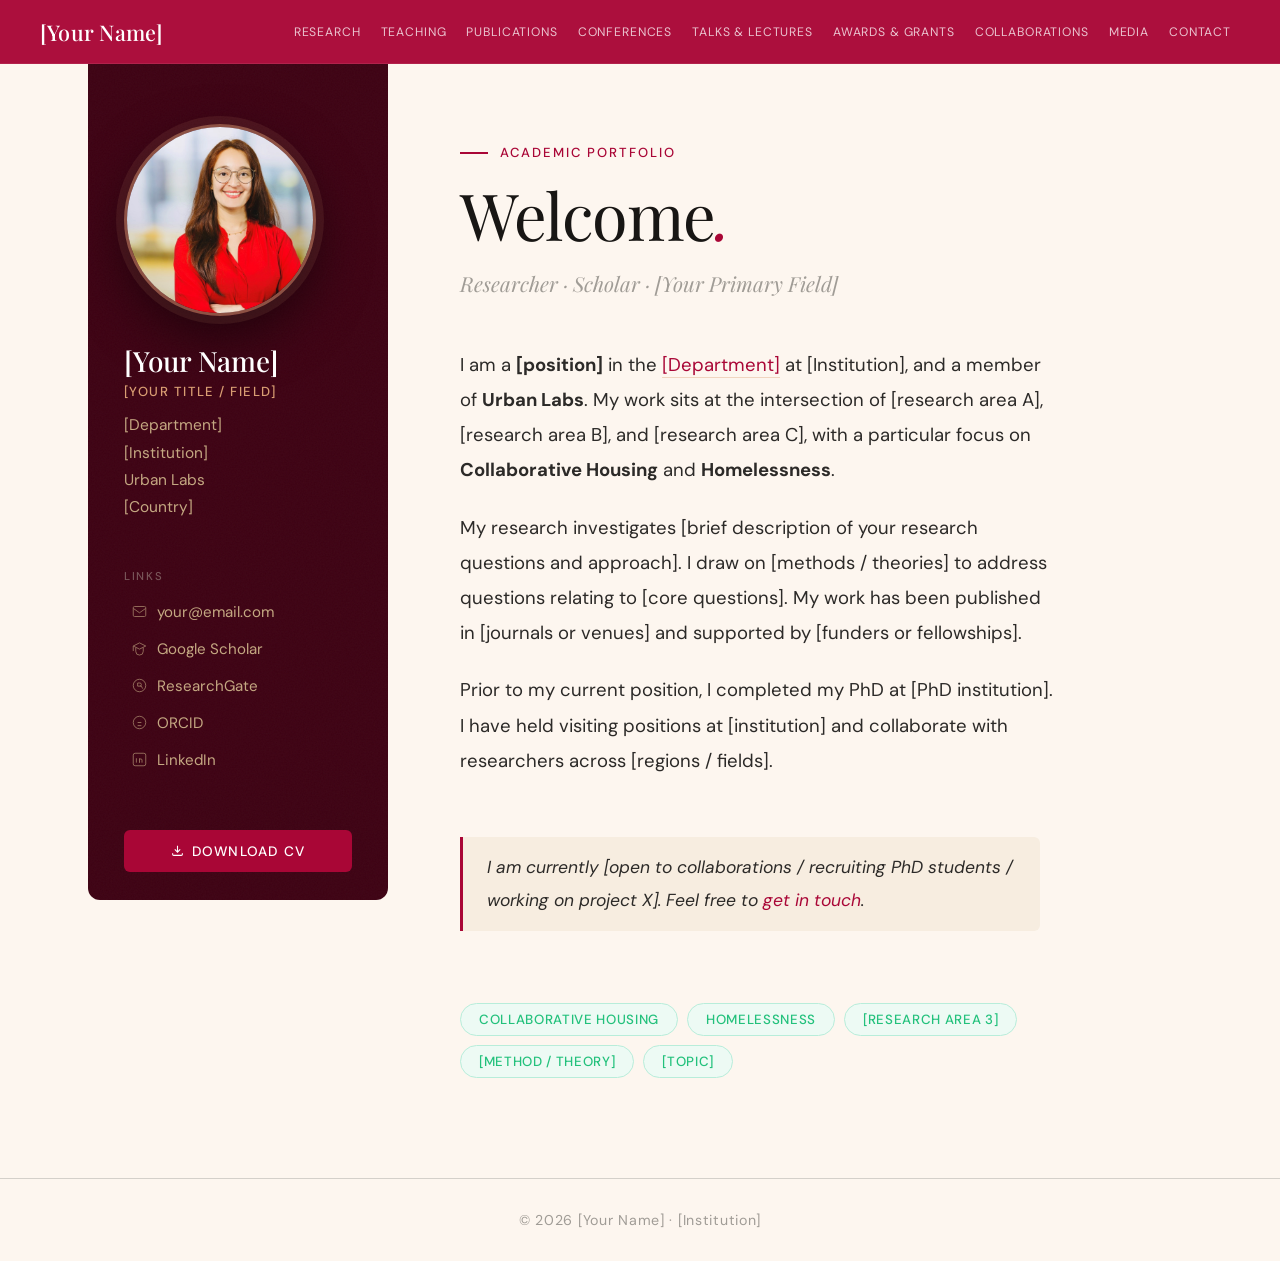
==== v20260315/index.html @ fbe84869 "initial commit" ====
<!DOCTYPE html>
<html lang="en">
<head>
  <meta charset="UTF-8" />
  <meta name="viewport" content="width=device-width, initial-scale=1.0" />

  <!-- ── SEO ── -->
  <title>Dr. [Your Name] — Academic Portfolio</title>
  <meta name="description" content="Academic portfolio of Dr. [Your Name], [Position] at [Institution]. Research on Collaborative Housing and Homelessness. Publications, collaborations, awards, and contact information." />
  <meta name="keywords" content="[Your Name], academic, researcher, collaborative housing, homelessness, [institution], publications" />
  <meta name="author" content="[Your Name]" />
  <meta name="robots" content="index, follow" />
  <link rel="canonical" href="https://yourdomain.com/" />

  <!-- Open Graph -->
  <meta property="og:type"        content="profile" />
  <meta property="og:title"       content="Dr. [Your Name] — Academic Portfolio" />
  <meta property="og:description" content="[Position] at [Institution]. Research on Collaborative Housing and Homelessness." />
  <meta property="og:url"         content="https://yourdomain.com/" />
  <meta property="og:image"       content="https://yourdomain.com/vale.jpeg" />

  <!-- Twitter Card -->
  <meta name="twitter:card"        content="summary" />
  <meta name="twitter:title"       content="Dr. [Your Name]" />
  <meta name="twitter:description" content="[Position] at [Institution]. Research on Collaborative Housing and Homelessness." />

  <!-- Schema.org — optimised for AI/chatbot indexing -->
  <script type="application/ld+json">
  {
    "@context": "https://schema.org",
    "@type": "Person",
    "name": "[Your Full Name]",
    "jobTitle": "[Your Title]",
    "affiliation": [
      {
        "@type": "Organization",
        "name": "[Your Institution]"
      },
      {
        "@type": "Organization",
        "name": "Urban Labs",
        "description": "Research laboratory focused on urban issues"
      }
    ],
    "url": "https://yourdomain.com/",
    "email": "mailto:your@email.com",
    "image": "https://yourdomain.com/vale.jpeg",
    "nationality": "[Country]",
    "sameAs": [
      "https://scholar.google.com/...",
      "https://orcid.org/...",
      "https://www.researchgate.net/profile/...",
      "https://www.linkedin.com/in/..."
    ],
    "knowsAbout": ["Collaborative Housing", "Homelessness", "Urban Studies", "[Research Area 3]"],
    "alumniOf": {
      "@type": "Organization",
      "name": "[Your PhD Institution]"
    }
  }
  </script>

  <link rel="stylesheet" href="style.css" />
</head>
<body>

  <!-- ══════════════ NAVIGATION ══════════════ -->
  <nav id="topbar" role="navigation" aria-label="Main navigation">
    <div class="nav-inner">
      <a href="#home" class="nav-brand" data-page="home">[Your Name]</a>
      <div class="nav-links" id="navLinks">
        <a href="#research"       data-page="research">Research</a>
        <a href="#teaching"       data-page="teaching">Teaching</a>
        <a href="#publications"   data-page="publications">Publications</a>
        <a href="#conferences"    data-page="conferences">Conferences</a>
        <a href="#talks"          data-page="talks">Talks &amp; Lectures</a>
        <a href="#awards"         data-page="awards">Awards &amp; Grants</a>
        <a href="#collaborations" data-page="collaborations">Collaborations</a>
        <a href="#media"          data-page="media">Media</a>
        <a href="#contact"        data-page="contact">Contact</a>
      </div>
      <button class="nav-toggle" id="navToggle" aria-label="Toggle menu" aria-expanded="false">
        <span></span><span></span><span></span>
      </button>
    </div>
  </nav>

  <!-- ══════════════ APP SHELL ══════════════ -->
  <div id="app">

    <!-- ── HOME ── -->
    <section id="home" class="page-section active" aria-label="Home">

      <aside class="sidebar" role="complementary" aria-label="Profile">
        <div class="profile-photo-wrap">
          <img src="vale.jpeg"
               alt="Profile photo of [Your Name]"
               width="384" height="384" />
        </div>

        <p class="sidebar-name">[Your Name]</p>
        <p class="sidebar-title">[Your Title / Field]</p>
        <p class="sidebar-affil">
          [Department]<br>
          [Institution]<br>
          Urban Labs<br>
          [Country]
        </p>

        <div class="sidebar-divider"></div>
        <p class="sidebar-section-label">Links</p>
        <div class="sidebar-links">
          <a href="mailto:your@email.com" aria-label="Email">
            <svg width="15" height="15" viewBox="0 0 24 24" fill="none" stroke="currentColor" stroke-width="1.5" aria-hidden="true"><rect x="2" y="4" width="20" height="16" rx="2"/><path d="M2 7l10 7 10-7"/></svg>
            your@email.com
          </a>
          <a href="https://scholar.google.com/" target="_blank" rel="noopener" aria-label="Google Scholar">
            <svg width="15" height="15" viewBox="0 0 24 24" fill="none" stroke="currentColor" stroke-width="1.5" aria-hidden="true"><path d="M12 3L2 8l10 5 10-5-10-5z"/><path d="M2 8v8"/><path d="M6 10.5v6a6 6 0 0012 0v-6"/></svg>
            Google Scholar
          </a>
          <a href="https://www.researchgate.net/" target="_blank" rel="noopener" aria-label="ResearchGate">
            <svg width="15" height="15" viewBox="0 0 24 24" fill="none" stroke="currentColor" stroke-width="1.5" aria-hidden="true"><circle cx="12" cy="12" r="10"/><path d="M9 8h3.5a2.5 2.5 0 010 5H9v-5zm3.5 5H15l2 4"/></svg>
            ResearchGate
          </a>
          <a href="https://orcid.org/" target="_blank" rel="noopener" aria-label="ORCID">
            <svg width="15" height="15" viewBox="0 0 24 24" fill="none" stroke="currentColor" stroke-width="1.5" aria-hidden="true"><circle cx="12" cy="12" r="10"/><path d="M9 7h.01M9 12h6M9 17h6"/></svg>
            ORCID
          </a>
          <a href="https://www.linkedin.com/" target="_blank" rel="noopener" aria-label="LinkedIn">
            <svg width="15" height="15" viewBox="0 0 24 24" fill="none" stroke="currentColor" stroke-width="1.5" aria-hidden="true"><rect x="2" y="2" width="20" height="20" rx="3"/><path d="M7 10v7M7 7v.01M12 17v-4a2 2 0 014 0v4M12 10v7"/></svg>
            LinkedIn
          </a>
        </div>

        <div class="sidebar-spacer"></div>

        <a href="cv.pdf" target="_blank" rel="noopener" class="sidebar-cv-btn" aria-label="Download CV">
          <svg width="13" height="13" viewBox="0 0 24 24" fill="none" stroke="currentColor" stroke-width="2" aria-hidden="true"><path d="M12 15V3M7 10l5 5 5-5"/><path d="M3 17v2a2 2 0 002 2h14a2 2 0 002-2v-2"/></svg>
          Download CV
        </a>
      </aside>

      <main class="main-content" role="main">
        <div class="eyebrow">Academic Portfolio</div>
        <h1>Welcome<em>.</em></h1>
        <p class="tagline">Researcher · Scholar · [Your Primary Field]</p>

        <p>
          I am a <strong>[position]</strong> in the <a href="#" style="color:var(--terracotta); border-bottom:1px solid var(--terracotta-pale);">[Department]</a> at [Institution], and a member of <strong>Urban Labs</strong>. My work sits at the intersection of [research area A], [research area B], and [research area C], with a particular focus on <strong>Collaborative Housing</strong> and <strong>Homelessness</strong>.
        </p>
        <p>
          My research investigates [brief description of your research questions and approach]. I draw on [methods / theories] to address questions relating to [core questions]. My work has been published in [journals or venues] and supported by [funders or fellowships].
        </p>
        <p>
          Prior to my current position, I completed my PhD at [PhD institution]. I have held visiting positions at [institution] and collaborate with researchers across [regions / fields].
        </p>

        <div class="highlight-strip" role="note">
          <p>I am currently [open to collaborations / recruiting PhD students / working on project X]. Feel free to <a href="#contact" data-page="contact" style="color:var(--terracotta);">get in touch</a>.</p>
        </div>

        <div class="interest-pills" aria-label="Research interests">
          <span class="pill">Collaborative Housing</span>
          <span class="pill">Homelessness</span>
          <span class="pill">[Research Area 3]</span>
          <span class="pill">[Method / Theory]</span>
          <span class="pill">[Topic]</span>
        </div>
      </main>

    </section>

    <!-- ── RESEARCH ── -->
    <section id="research" class="page-section" aria-label="Research" hidden>
      <div class="inner-page">
        <div class="page-header">
          <div class="eyebrow">Overview</div>
          <h2>Research</h2>
          <span class="sub">Two main themes: Collaborative Housing &amp; Homelessness</span>
        </div>
        <p class="intro-text">
          My research programme is structured around two interconnected themes: <strong>Collaborative Housing</strong> and <strong>Homelessness</strong>. I draw on [methods / theories] to address questions relating to [core questions], working across multiple scales from individual experience to policy and structural analysis.
        </p>

        <div class="section-subhead">Theme 1 — Collaborative Housing</div>
        <div class="card-list">
          <div class="card">
            <div class="card-year">2024 – present</div>
            <div class="card-title">[Project Title — Collaborative Housing]</div>
            <div class="card-meta">Funded by [Funder]. This project investigates [brief description of aims, methods, expected outcomes].</div>
            <div class="card-tags"><span class="tag">Collaborative Housing</span><span class="tag">[Method]</span></div>
          </div>
          <div class="card">
            <div class="card-year">2022 – 2024</div>
            <div class="card-title">[Completed Project — Collaborative Housing]</div>
            <div class="card-meta">Funded by [Funder]. [Brief description and outcomes].</div>
            <div class="card-tags"><span class="tag">Collaborative Housing</span></div>
          </div>
        </div>

        <div class="section-subhead">Theme 2 — Homelessness</div>
        <div class="card-list">
          <div class="card">
            <div class="card-year">2023 – present</div>
            <div class="card-title">[Project Title — Homelessness]</div>
            <div class="card-meta">Collaborative project with [partners]. Exploring [description].</div>
            <div class="card-tags"><span class="tag">Homelessness</span><span class="tag">[Method]</span></div>
          </div>
          <div class="card">
            <div class="card-year">2020 – 2023</div>
            <div class="card-title">[Completed Project — Homelessness]</div>
            <div class="card-meta">Funded by [Funder]. [Brief description and outcomes].</div>
            <div class="card-tags"><span class="tag">Homelessness</span></div>
          </div>
        </div>
      </div>
    </section>

    <!-- ── TEACHING ── -->
    <section id="teaching" class="page-section" aria-label="Teaching" hidden>
      <div class="inner-page">
        <div class="page-header">
          <div class="eyebrow">Education</div>
          <h2>Teaching</h2>
          <span class="sub">Courses, supervision &amp; academic mentoring</span>
        </div>
        <p class="intro-text">
          I am committed to engaging and rigorous teaching at both undergraduate and graduate level. My courses draw directly on my research in [field], and I welcome enquiries from prospective students and supervisees.
        </p>

        <div class="section-subhead">Current Courses</div>
        <div class="card-list">
          <div class="card">
            <div class="card-year">[Year]</div>
            <div class="card-title">[Course Title]</div>
            <div class="card-meta">[Level: undergraduate / master / PhD] · [Department], [Institution]<br>[Brief description of what the course covers].</div>
            <div class="card-tags"><span class="tag">[Level]</span><span class="tag">[Semester]</span></div>
          </div>
          <div class="card">
            <div class="card-year">[Year]</div>
            <div class="card-title">[Course Title]</div>
            <div class="card-meta">[Level] · [Department], [Institution]<br>[Brief description].</div>
            <div class="card-tags"><span class="tag">[Level]</span></div>
          </div>
        </div>

        <div class="section-subhead">Past Courses</div>
        <div class="card-list">
          <div class="card">
            <div class="card-year">[Year]</div>
            <div class="card-title">[Course Title]</div>
            <div class="card-meta">[Level] · [Department], [Institution]</div>
          </div>
        </div>

        <div class="section-subhead">Student Supervision</div>
        <div class="card-list">
          <div class="card">
            <div class="card-title">PhD Supervision</div>
            <div class="card-meta">I currently supervise [N] PhD students on topics related to [themes]. I am open to new PhD students — please <a href="#contact" data-page="contact" style="color:var(--terracotta);">reach out</a> if you are interested.</div>
          </div>
          <div class="card">
            <div class="card-title">Master's Thesis Supervision</div>
            <div class="card-meta">I supervise master's theses in [Department]. Students interested in collaborative housing, homelessness, or [related topics] are especially welcome to enquire.</div>
          </div>
        </div>
      </div>
    </section>

    <!-- ── PUBLICATIONS ── -->
    <section id="publications" class="page-section" aria-label="Publications" hidden>
      <div class="inner-page">
        <div class="page-header">
          <div class="eyebrow">Scholarly Output</div>
          <h2>Publications</h2>
          <span class="sub">Peer-reviewed articles, book chapters &amp; work in progress</span>
        </div>

        <div class="section-subhead">Journal Articles</div>
        <div class="card-list">

          <div class="card">
            <div class="card-year">2025</div>
            <div class="card-title">Housing cooperatives in Chile: the struggle to re-emerge in a neoliberal context of growing self-management</div>
            <div class="card-meta">
              Darinka Czischke, Javier Ruiz-Tagle, Felipe Valenzuela, Nelson Carroza-Athens &amp; Valentina Cortés-Urra<br>
              <em>Housing Studies</em>, 40/41(0), 1–23.<br>
              <a href="https://doi.org/10.1080/02673037.2025.2459145" target="_blank" rel="noopener" style="color:var(--terracotta);font-size:0.82rem;">DOI: 10.1080/02673037.2025.2459145</a>
            </div>
            <div class="card-tags"><span class="tag">Collaborative Housing</span><span class="tag">Chile</span><span class="tag">Cooperatives</span></div>
          </div>

          <div class="card">
            <div class="card-year">2024</div>
            <div class="card-title">The Potential of Collaborative Housing to Tackle the Social Deficit of Housing: The Chilean Case</div>
            <div class="card-meta">
              Valentina Cortés-Urra, Aksel Ersoy, Darinka Czischke &amp; Vincent Gruis<br>
              <em>Journal of Housing and the Built Environment</em>, 39(2), 697–725.<br>
              <a href="https://doi.org/10.1007/s10901-023-10094-2" target="_blank" rel="noopener" style="color:var(--terracotta);font-size:0.82rem;">DOI: 10.1007/s10901-023-10094-2</a>
            </div>
            <div class="card-tags"><span class="tag">Collaborative Housing</span><span class="tag">Chile</span><span class="tag">Social Deficit</span></div>
          </div>

          <div class="card">
            <div class="card-year">2023</div>
            <div class="card-title">Addressing housing deficits from a multi-dimensional perspective: a review of Chilean housing policy</div>
            <div class="card-meta">
              Cortés-Urra, V., Czischke, D., &amp; Gruis, V.<br>
              <em>International Journal of Housing Policy</em>, 0(0), 1–16.<br>
              <a href="https://doi.org/10.1080/19491247.2022.2159123" target="_blank" rel="noopener" style="color:var(--terracotta);font-size:0.82rem;">DOI: 10.1080/19491247.2022.2159123</a>
            </div>
            <div class="card-tags"><span class="tag">Housing Policy</span><span class="tag">Chile</span><span class="tag">Multi-dimensional</span></div>
          </div>

        </div>

        <div class="section-subhead">Book Chapters</div>
        <div class="card-list">

          <div class="card">
            <div class="card-year">2021</div>
            <div class="card-title">Propuestas de política pública para apoyar el desarrollo de cooperativas de vivienda autogestionarias en Chile</div>
            <div class="card-meta">
              Ruiz-Tagle, J., Valenzuela, F., Czischke, D., Cortés-Urra, V., Carroza, N., Encinas, F.<br>
              In: Centro de Políticas Públicas UC (ed.), <em>Propuestas para Chile. Concurso de Políticas Públicas 2020</em>. Pontificia Universidad Católica de Chile, Santiago, pp. 145–172.
            </div>
            <div class="card-tags"><span class="tag">Public Policy</span><span class="tag">Chile</span><span class="tag">Cooperatives</span></div>
          </div>

          <div class="card">
            <div class="card-year">2023–2024</div>
            <div class="card-title">Una aproximación a la vivienda colaborativa desde una perspectiva latinoamericana: Diálogos entre contextos norte – sur</div>
            <div class="card-meta">
              Valentina Cortés-Urra &amp; Darinka Czischke<br>
              <em>Reflexiones sobre el habitar contemporáneo II</em>. Laboratorio de la Vivienda Colectiva Contemporánea ViCoCo, Instituto Libre de Arquitectura de Jalisco A.C., ESARQ, México. <span style="color:var(--grey-300);font-size:0.8rem;">[Submitted]</span>
            </div>
            <div class="card-tags"><span class="tag">Collaborative Housing</span><span class="tag">Latin America</span><span class="tag">North–South</span></div>
          </div>

        </div>

        <div class="section-subhead">Work in Progress</div>
        <div class="card-list">

          <div class="card">
            <div class="card-year">2025</div>
            <div class="card-title">Towards the Development of Collaborative Housing in Chile: Scenario Planning and Policy Strategies</div>
            <div class="card-meta">
              Valentina Cortés-Urra, Vincent Gruis, Aksel Ersoy &amp; Darinka Czischke<br>
              <span style="color:var(--grey-300);font-size:0.82rem;font-style:italic;">In preparation for submission</span>
            </div>
            <div class="card-tags"><span class="tag">Collaborative Housing</span><span class="tag">Scenario Planning</span><span class="tag">Policy</span></div>
          </div>

          <div class="card">
            <div class="card-year">2025</div>
            <div class="card-title">Collaborative Housing in Chile: Precedents, Barriers, and Enablers</div>
            <div class="card-meta">
              Valentina Cortés-Urra, Darinka Czischke, Vincent Gruis &amp; Aksel Ersoy<br>
              <span style="color:var(--grey-300);font-size:0.82rem;font-style:italic;">In preparation for submission</span>
            </div>
            <div class="card-tags"><span class="tag">Collaborative Housing</span><span class="tag">Chile</span><span class="tag">Barriers &amp; Enablers</span></div>
          </div>

        </div>

        <div class="section-subhead">Conference Papers</div>
        <div class="card-list">

          <div class="card">
            <div class="card-year">2023</div>
            <div class="card-title">Scenarios for the Development of Collaborative Housing in Chile</div>
            <div class="card-meta">
              Valentina Cortés Urra, Aksel Ersoy, Darinka Czischke &amp; Vincent Gruis<br>
              European Network for Housing Research (ENHR) Conference: <em>Urban regeneration: Shines and Shadows</em>. Collaborative Housing Working Group, Workshop N01, Łódź, Poland, 28–30 June 2023.
            </div>
            <div class="card-tags"><span class="tag">ENHR</span><span class="tag">Collaborative Housing</span></div>
          </div>

          <div class="card">
            <div class="card-year">2022</div>
            <div class="card-title">The Potential of Collaborative Housing in the Chilean Context: Tackling the Social Deficit of Housing</div>
            <div class="card-meta">
              Valentina Cortés Urra, Aksel Ersoy, Darinka Czischke &amp; Vincent Gruis<br>
              European Network for Housing Research (ENHR) Conference: <em>The struggle for the right to housing</em>. Collaborative Housing Working Group, Workshop Nr.5, Barcelona, Spain, 31 August – 2 September 2022.
            </div>
            <div class="card-tags"><span class="tag">ENHR</span><span class="tag">Collaborative Housing</span></div>
          </div>

          <div class="card">
            <div class="card-year">2021</div>
            <div class="card-title">Tackling Housing Deficits from a Multi-Dimensional Perspective: The Potential of Collaborative Housing in the Chilean Context</div>
            <div class="card-meta">
              V. A. Cortés Urra &amp; D. Czischke<br>
              European Network for Housing Research (ENHR) Conference: <em>Unsettled Settlements: Housing in Unstable Contexts</em>. Cyprus (Online), Workgroup 1 Collaborative Housing – Session VI, 30 August – 2 September 2021.
            </div>
            <div class="card-tags"><span class="tag">ENHR</span><span class="tag">Collaborative Housing</span></div>
          </div>

          <div class="card">
            <div class="card-year">2021</div>
            <div class="card-title">Mapping Collaborative Housing in Europe – Towards a Systematic Categorisation</div>
            <div class="card-meta">
              Czischke, D. K., Huisman, C. J., Dos Santos Vieira Brysch, S. L., Vergara d'Alençon, L. M., &amp; Cortés Urra, V. A.<br>
              ENHR Conference 2021, Cyprus (Online), Workgroup 1 Collaborative Housing – Session 6, 30 August – 2 September 2021, pp. 1–19.
            </div>
            <div class="card-tags"><span class="tag">ENHR</span><span class="tag">Europe</span><span class="tag">Mapping</span></div>
          </div>

          <div class="card">
            <div class="card-year">2021</div>
            <div class="card-title">Collaborative processes in the global south: Precedents and perspectives of collaborative housing in Chile</div>
            <div class="card-meta">
              V. A. Cortés Urra &amp; D. Czischke<br>
              IDoBE International Conference: <em>Uncertainties in the Built Environment: How can we build a resilient future in the new normal?</em> London South Bank University, UK, 22–23 November 2021. Proceedings ISBN: 978-1-3999-2365-1.
            </div>
            <div class="card-tags"><span class="tag">Global South</span><span class="tag">Collaborative Housing</span></div>
          </div>

          <div class="card">
            <div class="card-year">2021</div>
            <div class="card-title">Collaborative Housing for Chile: Approaching Multi-dimensional Housing Deficits</div>
            <div class="card-meta">
              V. A. Cortés Urra &amp; D. Czischke<br>
              14th International Conference of the International Society for Third Sector Research (ISTR): <em>Global Civil Society in Uncertain Times: Strengthening Diversity and Sustainability</em>. Workshop No.5 Inhabiting Spaces in the Covid-19 Crisis, Montreal, Canada, 12–15 July 2021.
            </div>
            <div class="card-tags"><span class="tag">ISTR</span><span class="tag">Collaborative Housing</span><span class="tag">Third Sector</span></div>
          </div>

          <div class="card">
            <div class="card-year">2019</div>
            <div class="card-title">Towards the Development of Collaborative Housing in Chile: Precedents &amp; Perspectives</div>
            <div class="card-meta">
              V. A. Cortés Urra &amp; D. Czischke<br>
              European Network for Housing Research (ENHR) Conference: <em>Housing for The Next European Social Model</em>. Workshop 1, Session V – Collaborative Housing, Athens, Greece, 27–30 August 2019.
            </div>
            <div class="card-tags"><span class="tag">ENHR</span><span class="tag">Collaborative Housing</span><span class="tag">Chile</span></div>
          </div>

        </div>
      </div>
    </section>

    <!-- ── CONFERENCES ── -->
    <section id="conferences" class="page-section" aria-label="Conferences" hidden>
      <div class="inner-page">
        <div class="page-header">
          <div class="eyebrow">Participation</div>
          <h2>Conferences</h2>
          <span class="sub">Presentations &amp; organisation</span>
        </div>

        <div class="section-subhead">Conference Presentations</div>
        <div class="card-list">
          <div class="card">
            <div class="card-year">2025</div>
            <div class="card-title">[Presentation Title]</div>
            <div class="card-meta">[Conference Name], [City, Country], [Month Year].<br>Paper: <em>[Paper title]</em></div>
            <div class="card-tags"><span class="tag">oral</span></div>
          </div>
          <div class="card">
            <div class="card-year">2024</div>
            <div class="card-title">[Presentation Title]</div>
            <div class="card-meta">[Conference Name], [City, Country], [Month Year].</div>
            <div class="card-tags"><span class="tag">poster</span></div>
          </div>
          <div class="card">
            <div class="card-year">2024</div>
            <div class="card-title">[Presentation Title]</div>
            <div class="card-meta">[Conference Name], [City, Country], [Month Year].</div>
            <div class="card-tags"><span class="tag">oral</span></div>
          </div>
          <div class="card">
            <div class="card-year">2023</div>
            <div class="card-title">[Presentation Title]</div>
            <div class="card-meta">[Conference Name], [City, Country], [Month Year].</div>
            <div class="card-tags"><span class="tag">oral</span><span class="tag">invited</span></div>
          </div>
        </div>

        <div class="section-subhead">Conference Organisation</div>
        <div class="card-list">
          <div class="card">
            <div class="card-year">2024</div>
            <div class="card-title">Session chair / Panel organiser: [Session Title]</div>
            <div class="card-meta">[Conference Name], [City], [Year].</div>
          </div>
        </div>
      </div>
    </section>

    <!-- ── TALKS & LECTURES ── -->
    <section id="talks" class="page-section" aria-label="Talks and lectures" hidden>
      <div class="inner-page">
        <div class="page-header">
          <div class="eyebrow">Dissemination</div>
          <h2>Talks &amp; Lectures</h2>
          <span class="sub">Invited talks, public lectures &amp; guest teaching</span>
        </div>

        <div class="section-subhead">Invited Talks</div>
        <div class="card-list">
          <div class="card">
            <div class="card-year">2025</div>
            <div class="card-title">[Talk Title]</div>
            <div class="card-meta">[Seminar / Colloquium name], [Department], [Institution], [City], [Month Year].</div>
          </div>
          <div class="card">
            <div class="card-year">2024</div>
            <div class="card-title">[Talk Title]</div>
            <div class="card-meta">[Seminar / Workshop name], [Institution], [Country], [Month Year].</div>
          </div>
          <div class="card">
            <div class="card-year">2023</div>
            <div class="card-title">[Talk Title]</div>
            <div class="card-meta">[Seminar / Public lecture name], [Institution / Venue], [City], [Month Year].</div>
          </div>
        </div>

        <div class="section-subhead">Guest Lectures</div>
        <div class="card-list">
          <div class="card">
            <div class="card-year">2024</div>
            <div class="card-title">[Topic / Course Name]</div>
            <div class="card-meta">[Course name], [Department], [Institution], [City], [Month Year].</div>
          </div>
        </div>

        <div class="section-subhead">Public Engagement</div>
        <div class="card-list">
          <div class="card">
            <div class="card-year">2024</div>
            <div class="card-title">[Public lecture / podcast / media appearance title]</div>
            <div class="card-meta">[Event / Organisation], [City / Online], [Month Year].</div>
          </div>
        </div>
      </div>
    </section>

    <!-- ── AWARDS & GRANTS ── -->
    <section id="awards" class="page-section" aria-label="Awards and grants" hidden>
      <div class="inner-page">
        <div class="page-header">
          <div class="eyebrow">Recognition</div>
          <h2>Awards &amp; Grants</h2>
          <span class="sub">Fellowships, prizes &amp; funding</span>
        </div>

        <div class="section-subhead">Grants &amp; Fellowships</div>
        <div>
          <div class="award-item">
            <div class="award-year">2024</div>
            <div><div class="award-title">[Grant / Fellowship Name]</div><div class="award-org">[Funding Body] · €[Amount] · [Duration]</div></div>
          </div>
          <div class="award-item">
            <div class="award-year">2022</div>
            <div><div class="award-title">[Fellowship Name]</div><div class="award-org">[Funding Body] · [Brief description]</div></div>
          </div>
          <div class="award-item">
            <div class="award-year">2020</div>
            <div><div class="award-title">[Grant Name]</div><div class="award-org">[Funding Body] · €[Amount]</div></div>
          </div>
        </div>

        <div class="section-subhead">Awards &amp; Honours</div>
        <div>
          <div class="award-item">
            <div class="award-year">2023</div>
            <div><div class="award-title">[Award Name]</div><div class="award-org">[Awarding Organisation] · [Brief description]</div></div>
          </div>
          <div class="award-item">
            <div class="award-year">2021</div>
            <div><div class="award-title">[Best Paper Award / Prize]</div><div class="award-org">[Conference / Journal] · [Brief description]</div></div>
          </div>
        </div>
      </div>
    </section>

    <!-- ── COLLABORATIONS ── -->
    <section id="collaborations" class="page-section" aria-label="Collaborations" hidden>
      <div class="inner-page">
        <div class="page-header">
          <div class="eyebrow">Network</div>
          <h2>Collaborations</h2>
          <span class="sub">Partners &amp; networks</span>
        </div>
        <p class="intro-text">
          I collaborate with researchers across institutions and disciplines. My collaborative network spans [regions / fields]. I am always open to new collaborations — feel free to <a href="#contact" data-page="contact" style="color:var(--terracotta);">reach out</a>.
        </p>

        <div class="section-subhead">Academic Partners</div>
        <div class="card-list">
          <div class="card">
            <div class="card-title">[Collaborator Name]</div>
            <div class="card-meta">[Position], [Institution], [Country]<br>Collaboration on: [topic or project]</div>
          </div>
          <div class="card">
            <div class="card-title">[Collaborator Name]</div>
            <div class="card-meta">[Position], [Institution], [Country]<br>Collaboration on: [topic or project]</div>
          </div>
          <div class="card">
            <div class="card-title">[Collaborator Name]</div>
            <div class="card-meta">[Position], [Institution], [Country]<br>Collaboration on: [topic or project]</div>
          </div>
        </div>

        <div class="section-subhead">Institutional Partners</div>
        <div class="card-list">
          <div class="card">
            <div class="card-title">[Institution / Organisation Name]</div>
            <div class="card-meta">[City, Country] · [Type of partnership or joint project]</div>
          </div>
        </div>
      </div>
    </section>

    <!-- ── MEDIA ── -->
    <section id="media" class="page-section" aria-label="Media" hidden>
      <div class="inner-page">
        <div class="page-header">
          <div class="eyebrow">Press &amp; Public Engagement</div>
          <h2>Media</h2>
          <span class="sub">Interviews, press coverage &amp; public commentary</span>
        </div>
        <p class="intro-text">
          My research has attracted attention from media outlets and the broader public. Below is a selection of press coverage, interviews, podcasts, and other public-facing contributions. For press enquiries, please <a href="#contact" data-page="contact" style="color:var(--terracotta);">get in touch</a>.
        </p>

        <div class="section-subhead">Interviews &amp; Podcasts</div>
        <div class="card-list">
          <div class="card">
            <div class="card-year">[Year]</div>
            <div class="card-title">[Interview / Podcast Title]</div>
            <div class="card-meta">[Outlet / Show Name] · [Month Year]<br><a href="#" style="color:var(--terracotta);font-size:0.82rem;">Listen / Watch →</a></div>
            <div class="card-tags"><span class="tag">podcast</span></div>
          </div>
          <div class="card">
            <div class="card-year">[Year]</div>
            <div class="card-title">[Interview Title]</div>
            <div class="card-meta">[Outlet / Journalist] · [Month Year]</div>
            <div class="card-tags"><span class="tag">radio</span></div>
          </div>
        </div>

        <div class="section-subhead">Press Coverage</div>
        <div class="card-list">
          <div class="card">
            <div class="card-year">[Year]</div>
            <div class="card-title">[Article Headline]</div>
            <div class="card-meta"><em>[Newspaper / Magazine]</em> · [Month Year]<br><a href="#" style="color:var(--terracotta);font-size:0.82rem;">Read article →</a></div>
          </div>
          <div class="card">
            <div class="card-year">[Year]</div>
            <div class="card-title">[Article Headline]</div>
            <div class="card-meta"><em>[Newspaper / Magazine]</em> · [Month Year]</div>
          </div>
        </div>

        <div class="section-subhead">Opinion &amp; Commentary</div>
        <div class="card-list">
          <div class="card">
            <div class="card-year">[Year]</div>
            <div class="card-title">[Op-ed / Blog post title]</div>
            <div class="card-meta"><em>[Platform / Outlet]</em> · [Month Year]<br><a href="#" style="color:var(--terracotta);font-size:0.82rem;">Read →</a></div>
          </div>
        </div>
      </div>
    </section>

    <!-- ── CONTACT ── -->
    <section id="contact" class="page-section" aria-label="Contact" hidden>
      <div class="inner-page">
        <div class="page-header">
          <div class="eyebrow">Get in touch</div>
          <h2>Contact</h2>
          <span class="sub">I welcome enquiries from students, collaborators &amp; the press</span>
        </div>

        <div class="contact-grid">
          <div class="contact-item">
            <div class="label">Email</div>
            <div class="value"><a href="mailto:your@email.com" style="color:var(--terracotta);">your@email.com</a></div>
          </div>
          <div class="contact-item">
            <div class="label">Office</div>
            <div class="value">Room [XXX], [Building]<br>[Institution]<br>[Street], [City]</div>
          </div>
          <div class="contact-item">
            <div class="label">Office Hours</div>
            <div class="value">[Day], [Time]<br>Or by appointment</div>
          </div>
          <div class="contact-item">
            <div class="label">Postal Address</div>
            <div class="value">[Department]<br>[Institution]<br>[Address line 2]<br>[Postcode, Country]</div>
          </div>
        </div>

        <!-- ── CONTACT FORM (Formspree) ── -->
        <!-- Replace YOUR_FORM_ID with the ID from your Formspree dashboard -->
        <div class="contact-form">
          <h3>Send a message</h3>
          <p class="form-sub">Fill in the form below and I will get back to you as soon as possible.</p>

          <form id="contactForm" action="https://formspree.io/f/YOUR_FORM_ID" method="POST" novalidate>
            <div class="form-row">
              <div class="form-group">
                <label for="name">Your name</label>
                <input type="text" id="name" name="name" placeholder="Jane Smith" required autocomplete="name" />
              </div>
              <div class="form-group">
                <label for="email">Your email</label>
                <input type="email" id="email" name="email" placeholder="jane@example.com" required autocomplete="email" />
              </div>
            </div>
            <div class="form-group">
              <label for="message">Message</label>
              <textarea id="message" name="message" placeholder="Write your message here…" required></textarea>
            </div>
            <!-- Honeypot anti-spam -->
            <input type="text" name="_gotcha" style="display:none" tabindex="-1" autocomplete="off" />
            <button type="submit" class="form-submit">
              <svg width="14" height="14" viewBox="0 0 24 24" fill="none" stroke="currentColor" stroke-width="2" aria-hidden="true"><line x1="22" y1="2" x2="11" y2="13"/><polygon points="22 2 15 22 11 13 2 9 22 2"/></svg>
              Send message
            </button>
          </form>

          <div class="form-success" id="formSuccess" role="alert" aria-live="polite">
            ✓ &nbsp;Thank you — your message has been sent. I will be in touch shortly.
          </div>
        </div>

      </div>
    </section>

  </div><!-- /#app -->

  <!-- ══════════════ FOOTER ══════════════ -->
  <footer role="contentinfo">
    <span>© <span id="year"></span> [Your Name] · [Institution]</span>
  </footer>

  <!-- ══════════════ JS ══════════════ -->
  <script>
    // ── Year ──
    document.getElementById('year').textContent = new Date().getFullYear();

    // ── SPA Navigation ──
    let current = 'home';

    function showPage(id, pushState = true) {
      if (id === current) return;

      const prev = document.getElementById(current);
      if (prev) {
        prev.classList.remove('visible');
        setTimeout(() => {
          prev.classList.remove('active');
          prev.hidden = true;
        }, 420);
      }

      const next = document.getElementById(id);
      if (!next) return;
      next.hidden = false;
      next.classList.add('active');
      requestAnimationFrame(() =>
        requestAnimationFrame(() => next.classList.add('visible'))
      );

      document.querySelectorAll('[data-page]').forEach(a =>
        a.classList.toggle('active', a.dataset.page === id)
      );

      current = id;
      window.scrollTo({ top: 0, behavior: 'smooth' });
      if (pushState) history.pushState({ page: id }, '', `#${id}`);
    }

    // Init home
    const homeEl = document.getElementById('home');
    homeEl.hidden = false;
    requestAnimationFrame(() =>
      requestAnimationFrame(() => homeEl.classList.add('visible'))
    );

    // Click delegation
    document.addEventListener('click', e => {
      const a = e.target.closest('[data-page]');
      if (!a) return;
      e.preventDefault();
      showPage(a.dataset.page);
    });

    // Browser back/forward
    window.addEventListener('popstate', e => {
      showPage((e.state && e.state.page) || 'home', false);
    });

    // Handle direct URL hash on load
    const hash = window.location.hash.replace('#', '');
    if (hash && document.getElementById(hash)) showPage(hash, false);

    // ── Mobile nav toggle ──
    const toggle = document.getElementById('navToggle');
    const navEl  = document.getElementById('navLinks');
    toggle.addEventListener('click', () => {
      const open = navEl.classList.toggle('open');
      toggle.setAttribute('aria-expanded', open);
    });
    navEl.addEventListener('click', () => {
      navEl.classList.remove('open');
      toggle.setAttribute('aria-expanded', false);
    });

    // ── Formspree AJAX submission ──
    const form    = document.getElementById('contactForm');
    const success = document.getElementById('formSuccess');

    if (form) {
      form.addEventListener('submit', async e => {
        e.preventDefault();
        const btn = form.querySelector('.form-submit');
        btn.textContent = 'Sending…';
        btn.disabled = true;

        try {
          const res = await fetch(form.action, {
            method: 'POST',
            body: new FormData(form),
            headers: { 'Accept': 'application/json' }
          });

          if (res.ok) {
            form.reset();
            form.style.display = 'none';
            success.style.display = 'block';
          } else {
            btn.textContent = 'Error — try again';
            btn.disabled = false;
          }
        } catch {
          btn.textContent = 'Error — try again';
          btn.disabled = false;
        }
      });
    }
  </script>
</body>
</html>
---- v20260315/style.css ----
/* ===================================================
   ACADEMIC PORTFOLIO — STYLESHEET v3
   Palette: Ochraceous salmon, warm greys, Pompeian red
   =================================================== */

@import url('https://fonts.googleapis.com/css2?family=Playfair+Display:ital,wght@0,400;0,500;0,700;1,400;1,500&family=DM+Sans:ital,wght@0,300;0,400;0,500;1,300&display=swap');

/* ── VARIABLES ── */
:root {
  --white:        #fdf6ef;
  --off-white:    #f7ede0;
  --grey-50:      #e8e5e0;
  --grey-100:     #d4d0ca;
  --grey-300:     #a09c96;
  --grey-500:     #6a6660;
  --grey-800:     #2c2a28;
  --ink:          #181614;

  --terracotta:        #A90636;
  --terracotta-mid:    #c2073e;
  --terracotta-light:  #D99E73;
  --terracotta-pale:   #f0d5c0;
  --terracotta-faint:  #fdf6ef;

  --sidebar-bg:        #3d0112;
  --sidebar-text:      #f5e8d8;
  --sidebar-muted:     #c4a882;
  --sidebar-accent:    #D99E73;
  --sidebar-divider:   rgba(255,255,255,0.10);

  --green:             #23C17C;
  --green-faint:       #edfaf4;
  --green-pale:        #b8edda;

  --nav-height: 64px;
  --sidebar-w:  300px;

  --serif: 'Playfair Display', Georgia, serif;
  --sans:  'DM Sans', system-ui, sans-serif;

  --ease: cubic-bezier(0.4, 0, 0.2, 1);
  --transition: 0.35s var(--ease);
}

/* ── RESET ── */
*, *::before, *::after { box-sizing: border-box; margin: 0; padding: 0; }
html { font-size: 18px; scroll-behavior: smooth; }
body {
  font-family: var(--sans);
  background: var(--white);
  color: var(--ink);
  min-height: 100vh;
  -webkit-font-smoothing: antialiased;
}
a { color: inherit; text-decoration: none; }
img { display: block; max-width: 100%; }
ul { list-style: none; }

/* ── NAVIGATION ── */
nav#topbar {
  position: fixed;
  top: 0; left: 0; right: 0;
  height: var(--nav-height);
  background: rgba(169, 6, 54, 0.96);
  backdrop-filter: blur(16px);
  -webkit-backdrop-filter: blur(16px);
  border-bottom: 1px solid rgba(255,255,255,0.08);
  display: flex;
  align-items: center;
  z-index: 1000;
  padding: 0 40px;
}

nav#topbar .nav-inner {
  width: 100%;
  max-width: 1400px;
  margin: 0 auto;
  display: flex;
  align-items: center;
  gap: 4px;
}

nav#topbar .nav-brand {
  font-family: var(--serif);
  font-size: 1.2rem;
  font-weight: 500;
  letter-spacing: 0.01em;
  color: #fff;
  white-space: nowrap;
  margin-right: auto;
  transition: color var(--transition);
}
nav#topbar .nav-brand:hover { color: var(--terracotta-light); }

nav#topbar .nav-links {
  display: flex;
  align-items: center;
  gap: 2px;
}

nav#topbar .nav-links a {
  font-size: 0.68rem;
  font-weight: 400;
  letter-spacing: 0.07em;
  text-transform: uppercase;
  color: rgba(255,255,255,0.75);
  padding: 6px 9px;
  border-radius: 5px;
  transition: color var(--transition), background var(--transition);
  white-space: nowrap;
}
nav#topbar .nav-links a:hover {
  color: #fff;
  background: rgba(255,255,255,0.15);
}
nav#topbar .nav-links a.active {
  color: #fff;
  background: rgba(255,255,255,0.22);
}

/* Mobile toggle */
.nav-toggle {
  display: none;
  flex-direction: column;
  gap: 5px;
  cursor: pointer;
  margin-left: auto;
  padding: 4px;
  background: none;
  border: none;
}
.nav-toggle span {
  width: 22px; height: 1.5px;
  background: var(--ink);
  transition: transform var(--transition), opacity var(--transition);
}

/* ── APP SHELL ── */
#app {
  padding-top: var(--nav-height);
  min-height: 100vh;
}

/* ── PAGE TRANSITIONS ── */
.page-section {
  display: none;
  opacity: 0;
  transform: translateY(14px);
  transition: opacity 0.42s ease, transform 0.42s ease;
  min-height: calc(100vh - var(--nav-height));
}
.page-section.active  { display: block; }
.page-section.visible { opacity: 1; transform: translateY(0); }

/* ── HOME LAYOUT ── */
#home { display: none; }
#home.active {
  display: grid;
  grid-template-columns: var(--sidebar-w) 1fr;
  min-height: calc(100vh - var(--nav-height));
  align-items: stretch;
  max-width: 1200px;
  margin: 0 auto;
  /* Horizontal padding so the layout floats centered on wide screens */
  padding: 0 48px;
  gap: 0;
  box-sizing: border-box;
}

/* ── SIDEBAR ── */
.sidebar {
  background: var(--sidebar-bg);
  color: var(--sidebar-text);
  padding: 60px 36px 52px;
  position: sticky;
  top: var(--nav-height);
  height: calc(100vh - var(--nav-height));
  overflow-y: auto;
  display: flex;
  flex-direction: column;
  /* Rounded corners on the sidebar since it floats */
  border-radius: 0 0 12px 12px;
  /* Subtle left margin from screen edge */
  margin-top: 0;
}

.sidebar::-webkit-scrollbar { width: 3px; }
.sidebar::-webkit-scrollbar-thumb { background: rgba(255,255,255,0.08); }

/* Grain texture overlay */
.sidebar::after {
  content: '';
  position: absolute;
  inset: 0;
  border-radius: inherit;
  background-image: url("data:image/svg+xml,%3Csvg xmlns='http://www.w3.org/2000/svg' width='300' height='300'%3E%3Cfilter id='n'%3E%3CfeTurbulence type='fractalNoise' baseFrequency='0.65' numOctaves='3' stitchTiles='stitch'/%3E%3C/filter%3E%3Crect width='300' height='300' filter='url(%23n)' opacity='0.04'/%3E%3C/svg%3E");
  pointer-events: none;
  z-index: 0;
}
.sidebar > * { position: relative; z-index: 1; }

/* Profile photo */
.profile-photo-wrap {
  width: 192px;
  height: 192px;
  border-radius: 50%;
  overflow: hidden;
  border: 3px solid rgba(217, 158, 115, 0.5);
  box-shadow:
    0 0 0 8px rgba(217, 158, 115, 0.10),
    0 20px 52px rgba(0,0,0,0.50);
  margin-bottom: 28px;
  flex-shrink: 0;
  transition: box-shadow var(--transition);
}
.profile-photo-wrap:hover {
  box-shadow:
    0 0 0 11px rgba(217, 158, 115, 0.18),
    0 26px 60px rgba(0,0,0,0.55);
}
.profile-photo-wrap img {
  width: 100%; height: 100%;
  object-fit: cover;
  object-position: center top;
}

.sidebar-name {
  font-family: var(--serif);
  font-size: 1.55rem;
  font-weight: 500;
  line-height: 1.2;
  color: #fff;
  margin-bottom: 6px;
}
.sidebar-title {
  font-size: 0.73rem;
  letter-spacing: 0.11em;
  text-transform: uppercase;
  color: var(--sidebar-accent);
  font-weight: 500;
  margin-bottom: 12px;
}
.sidebar-affil {
  font-size: 0.86rem;
  color: var(--sidebar-muted);
  line-height: 1.75;
  margin-bottom: 28px;
}
.sidebar-affil a {
  color: var(--sidebar-muted);
  transition: color var(--transition);
}
.sidebar-affil a:hover { color: #fff; }

.sidebar-divider {
  height: 1px;
  background: var(--sidebar-divider);
  margin: 2px 0 18px;
}

.sidebar-section-label {
  font-size: 0.63rem;
  letter-spacing: 0.15em;
  text-transform: uppercase;
  color: rgba(168,152,144,0.55);
  font-weight: 500;
  margin-bottom: 10px;
}

.sidebar-links {
  display: flex;
  flex-direction: column;
  gap: 1px;
  margin-bottom: 20px;
}
.sidebar-links a {
  font-size: 0.84rem;
  color: var(--sidebar-muted);
  display: flex;
  align-items: center;
  gap: 10px;
  padding: 8px 8px;
  border-radius: 6px;
  transition: color var(--transition), background var(--transition);
}
.sidebar-links a:hover {
  color: #fff;
  background: rgba(217, 158, 115, 0.15);
}
.sidebar-links svg { flex-shrink: 0; opacity: 0.65; }
.sidebar-links a:hover svg { opacity: 1; }

.sidebar-spacer { flex: 1; min-height: 24px; }

.sidebar-cv-btn {
  display: flex;
  align-items: center;
  justify-content: center;
  gap: 8px;
  padding: 12px 20px;
  background: var(--terracotta);
  color: #fff;
  border-radius: 6px;
  font-size: 0.76rem;
  letter-spacing: 0.09em;
  text-transform: uppercase;
  font-weight: 500;
  transition: background var(--transition), transform var(--transition);
  margin-top: 8px;
}
.sidebar-cv-btn:hover {
  background: var(--terracotta-mid);
  transform: translateY(-1px);
  color: #fff;
}

/* ── MAIN CONTENT ── */
.main-content {
  padding: 80px 72px 100px 72px;
  display: flex;
  flex-direction: column;
  justify-content: center;
}

.main-content .eyebrow {
  font-size: 0.73rem;
  letter-spacing: 0.15em;
  text-transform: uppercase;
  color: var(--terracotta);
  font-weight: 500;
  margin-bottom: 18px;
  display: flex;
  align-items: center;
  gap: 12px;
}
.main-content .eyebrow::before {
  content: '';
  width: 28px; height: 2px;
  background: var(--terracotta);
  flex-shrink: 0;
}

.main-content h1 {
  font-family: var(--serif);
  font-size: 3.6rem;
  font-weight: 400;
  letter-spacing: -0.02em;
  line-height: 1.1;
  color: var(--ink);
  margin-bottom: 14px;
}
.main-content h1 em {
  font-style: italic;
  color: var(--terracotta);
}
.main-content .tagline {
  font-family: var(--serif);
  font-size: 1.15rem;
  font-style: italic;
  color: var(--grey-300);
  margin-bottom: 44px;
}
.main-content p {
  font-size: 1.03rem;
  line-height: 1.9;
  color: var(--grey-800);
  max-width: 600px;
  margin-bottom: 22px;
}

/* ── INTEREST PILLS ── */
.interest-pills {
  display: flex;
  flex-wrap: wrap;
  gap: 9px;
  margin-top: 36px;
}
.pill {
  font-size: 0.74rem;
  letter-spacing: 0.05em;
  text-transform: uppercase;
  color: var(--green);
  background: var(--green-faint);
  border: 1px solid var(--green-pale);
  padding: 7px 18px;
  border-radius: 100px;
  font-weight: 500;
  cursor: default;
  transition: background var(--transition), color var(--transition), border-color var(--transition);
}
.pill:hover {
  background: var(--green);
  color: #fff;
  border-color: var(--green);
}

/* ── HIGHLIGHT STRIP ── */
.highlight-strip {
  border-left: 3px solid var(--terracotta);
  padding: 14px 24px;
  background: var(--off-white);
  margin: 36px 0;
  max-width: 580px;
  border-radius: 0 6px 6px 0;
}
.highlight-strip p {
  margin-bottom: 0;
  font-style: italic;
  font-size: 0.97rem;
  color: var(--grey-800);
}

/* ── INNER PAGES ── */
.inner-page {
  max-width: 920px;
  margin: 0 auto;
  padding: 76px 56px 110px;
}
.inner-page .page-header { margin-bottom: 56px; }

.inner-page .page-header .eyebrow {
  font-size: 0.72rem;
  letter-spacing: 0.15em;
  text-transform: uppercase;
  color: var(--terracotta);
  font-weight: 500;
  display: flex;
  align-items: center;
  gap: 12px;
  margin-bottom: 16px;
}
.inner-page .page-header .eyebrow::before {
  content: '';
  width: 24px; height: 2px;
  background: var(--terracotta);
}
.inner-page .page-header h2 {
  font-family: var(--serif);
  font-size: 3.2rem;
  font-weight: 400;
  letter-spacing: -0.02em;
  color: var(--ink);
  line-height: 1.1;
  margin-bottom: 10px;
}
.inner-page .page-header .sub {
  font-size: 0.9rem;
  color: var(--grey-300);
  font-style: italic;
}

.inner-page > p,
.inner-page .intro-text {
  font-size: 1.03rem;
  line-height: 1.9;
  color: var(--grey-800);
  max-width: 660px;
  margin-bottom: 22px;
}

/* ── SECTION SUBHEAD ── */
.section-subhead {
  font-size: 0.68rem;
  letter-spacing: 0.15em;
  text-transform: uppercase;
  color: var(--grey-300);
  font-weight: 500;
  margin: 48px 0 18px;
  display: flex;
  align-items: center;
  gap: 14px;
}
.section-subhead::after {
  content: '';
  flex: 1;
  height: 1px;
  background: var(--grey-100);
}

/* ── CARDS ── */
.card-list { display: flex; flex-direction: column; gap: 3px; }

.card {
  background: var(--white);
  border: 1px solid var(--grey-50);
  padding: 24px 28px 24px 32px;
  border-radius: 8px;
  position: relative;
  overflow: hidden;
  transition: border-color var(--transition), box-shadow var(--transition), transform var(--transition);
}
.card::before {
  content: '';
  position: absolute;
  left: 0; top: 0; bottom: 0;
  width: 3px;
  background: var(--terracotta);
  transform: scaleY(0);
  transform-origin: bottom;
  transition: transform 0.3s var(--ease);
}
.card:hover {
  border-color: var(--terracotta-pale);
  box-shadow: 0 6px 24px rgba(169,6,54,0.07);
  transform: translateY(-1px);
}
.card:hover::before { transform: scaleY(1); }

.card-year   { font-size: 0.74rem; letter-spacing: 0.08em; text-transform: uppercase; color: var(--terracotta); font-weight: 500; margin-bottom: 6px; }
.card-title  { font-family: var(--serif); font-size: 1.15rem; font-weight: 400; color: var(--ink); line-height: 1.4; margin-bottom: 8px; }
.card-meta   { font-size: 0.88rem; color: var(--grey-500); line-height: 1.7; }
.card-tags   { display: flex; flex-wrap: wrap; gap: 7px; margin-top: 13px; }
.tag         { font-size: 0.68rem; letter-spacing: 0.05em; text-transform: uppercase; color: var(--grey-500); background: var(--grey-50); padding: 4px 12px; border-radius: 100px; }

/* ── CONTACT INFO GRID ── */
.contact-grid { display: grid; grid-template-columns: 1fr 1fr; gap: 16px; margin-top: 8px; }
.contact-item { padding: 26px; background: var(--off-white); border-radius: 8px; border: 1px solid var(--grey-100); transition: border-color var(--transition); }
.contact-item:hover { border-color: var(--terracotta-pale); }
.contact-item .label { font-size: 0.69rem; letter-spacing: 0.13em; text-transform: uppercase; color: var(--terracotta); font-weight: 500; margin-bottom: 8px; }
.contact-item .value { font-family: var(--serif); font-size: 1rem; color: var(--ink); line-height: 1.65; }

/* ── CONTACT FORM ── */
.contact-form {
  margin-top: 56px;
  max-width: 620px;
}
.contact-form h3 {
  font-family: var(--serif);
  font-size: 1.8rem;
  font-weight: 400;
  color: var(--ink);
  margin-bottom: 6px;
}
.contact-form .form-sub {
  font-size: 0.9rem;
  color: var(--grey-500);
  margin-bottom: 36px;
  font-style: italic;
}
.form-row {
  display: grid;
  grid-template-columns: 1fr 1fr;
  gap: 16px;
  margin-bottom: 16px;
}
.form-group {
  display: flex;
  flex-direction: column;
  gap: 7px;
  margin-bottom: 16px;
}
.form-group label {
  font-size: 0.71rem;
  letter-spacing: 0.11em;
  text-transform: uppercase;
  color: var(--grey-500);
  font-weight: 500;
}
.form-group input,
.form-group textarea {
  font-family: var(--sans);
  font-size: 0.95rem;
  color: var(--ink);
  background: var(--off-white);
  border: 1px solid var(--grey-100);
  border-radius: 6px;
  padding: 13px 16px;
  outline: none;
  transition: border-color var(--transition), box-shadow var(--transition);
  resize: vertical;
}
.form-group input:focus,
.form-group textarea:focus {
  border-color: var(--terracotta-light);
  box-shadow: 0 0 0 3px rgba(169,6,54,0.08);
}
.form-group textarea { min-height: 150px; }

.form-submit {
  display: inline-flex;
  align-items: center;
  gap: 10px;
  padding: 14px 36px;
  background: var(--terracotta);
  color: #fff;
  border: none;
  border-radius: 6px;
  font-family: var(--sans);
  font-size: 0.79rem;
  letter-spacing: 0.09em;
  text-transform: uppercase;
  font-weight: 500;
  cursor: pointer;
  transition: background var(--transition), transform var(--transition);
}
.form-submit:hover {
  background: var(--terracotta-mid);
  transform: translateY(-1px);
}
.form-success {
  display: none;
  padding: 16px 22px;
  background: var(--terracotta-faint);
  border: 1px solid var(--terracotta-pale);
  border-radius: 8px;
  color: var(--terracotta);
  font-size: 0.92rem;
  margin-top: 16px;
}

/* ── NEWS ── */
.news-item { display: grid; grid-template-columns: 88px 1fr; gap: 22px; padding: 24px 0; border-bottom: 1px solid var(--grey-50); align-items: start; }
.news-item:last-child { border-bottom: none; }
.news-date  { font-family: var(--serif); font-size: 0.92rem; color: var(--grey-300); text-align: right; padding-top: 2px; font-style: italic; }
.news-title { font-size: 1rem; color: var(--ink); font-weight: 500; margin-bottom: 5px; }
.news-body  { font-size: 0.88rem; color: var(--grey-500); line-height: 1.7; }

/* ── AWARDS ── */
.award-item { display: grid; grid-template-columns: 70px 1fr; gap: 16px; padding: 20px 0; border-bottom: 1px solid var(--grey-50); align-items: start; }
.award-item:last-child { border-bottom: none; }
.award-year  { font-size: 0.82rem; color: var(--terracotta); font-weight: 500; padding-top: 2px; }
.award-title { font-size: 1rem; font-weight: 500; color: var(--ink); margin-bottom: 3px; }
.award-org   { font-size: 0.86rem; color: var(--grey-500); }

/* ── FOOTER ── */
footer {
  border-top: 1px solid var(--grey-100);
  padding: 32px 40px;
  text-align: center;
  font-size: 0.79rem;
  letter-spacing: 0.05em;
  color: var(--grey-300);
}

/* ── RESPONSIVE ── */
@media (max-width: 1080px) {
  #home.active {
    grid-template-columns: 1fr;
    padding: 0;
    max-width: 100%;
  }
  .sidebar {
    position: static;
    height: auto;
    padding: 48px 36px 40px;
    border-radius: 0;
  }
  .sidebar::after { display: none; }
  .main-content {
    padding: 56px 40px 80px;
    justify-content: flex-start;
  }
}
@media (max-width: 768px) {
  nav#topbar { padding: 0 20px; }
  nav#topbar .nav-links {
    display: none;
    flex-direction: column;
    position: absolute;
    top: var(--nav-height); left: 0; right: 0;
    background: #A90636;
    padding: 12px 20px 20px;
    border-bottom: 1px solid rgba(255,255,255,0.12);
    gap: 2px;
    box-shadow: 0 8px 24px rgba(0,0,0,0.12);
  }
  nav#topbar .nav-links.open { display: flex; }
  .nav-toggle { display: flex; }
  .contact-grid { grid-template-columns: 1fr; }
  .form-row { grid-template-columns: 1fr; }
  .inner-page { padding: 56px 24px 80px; }
  .main-content h1 { font-size: 2.8rem; }
  .inner-page .page-header h2 { font-size: 2.4rem; }
}
@media (max-width: 480px) {
  .main-content h1 { font-size: 2.2rem; }
  .inner-page .page-header h2 { font-size: 2rem; }
}
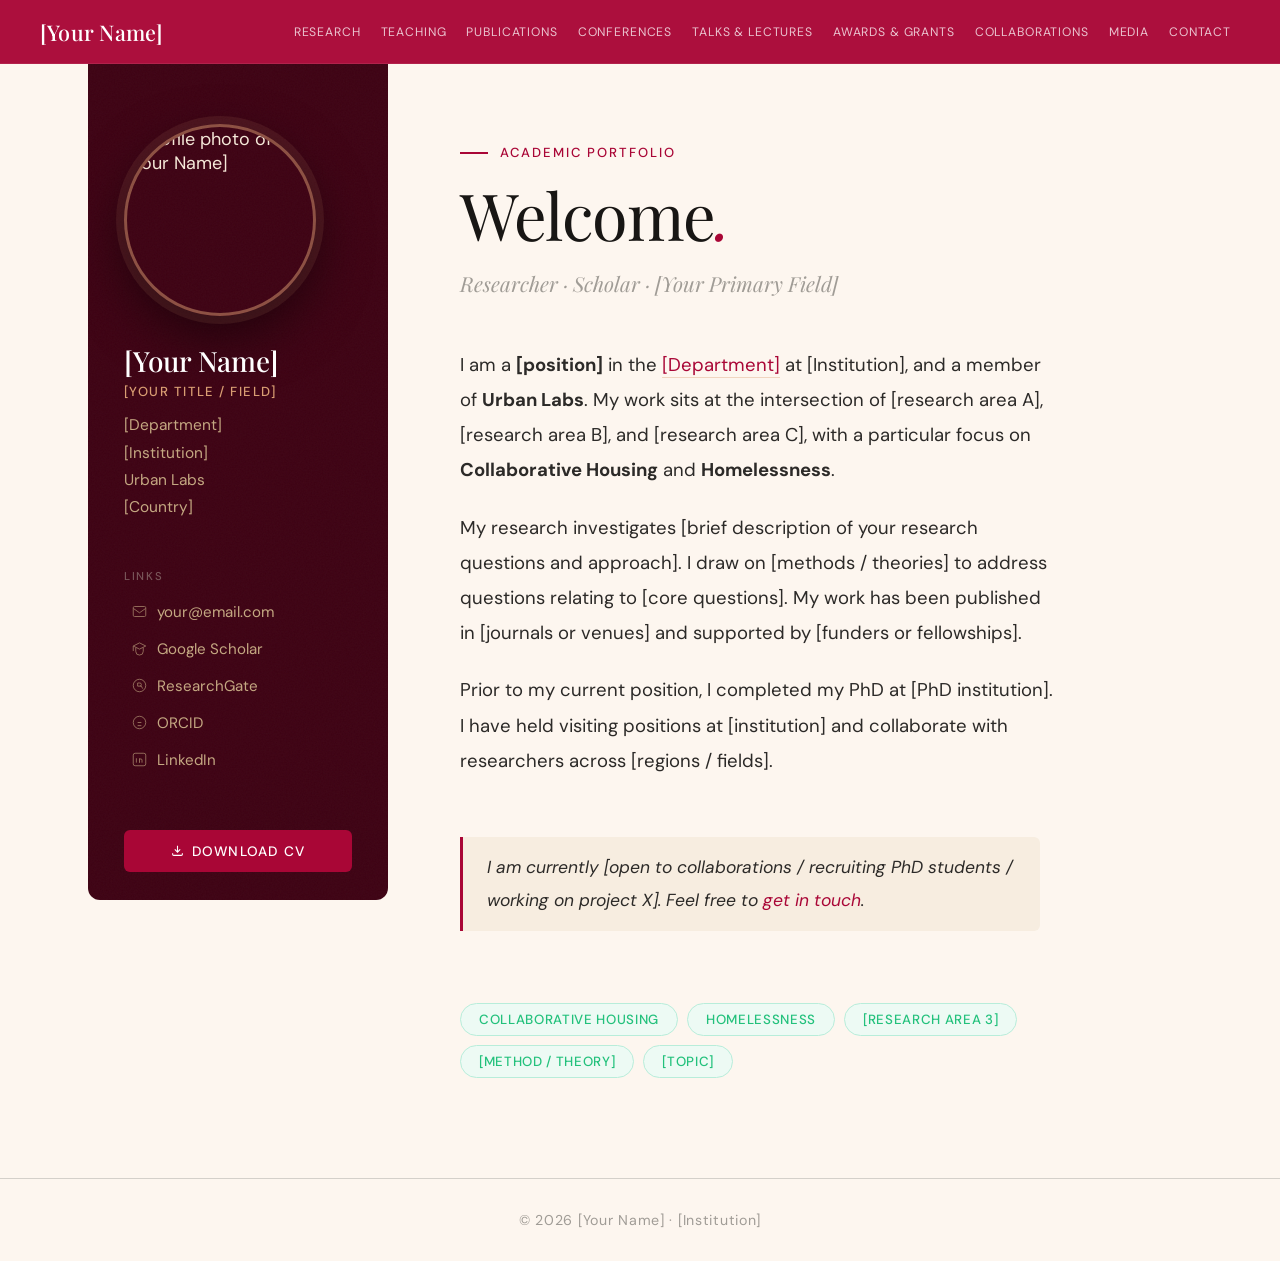
==== commit 87fb03f7: "changed a few things" ====
--- a/v20260315/index.html
+++ b/v20260315/index.html
@@ -10,14 +10,14 @@
   <meta name="keywords" content="[Your Name], academic, researcher, collaborative housing, homelessness, [institution], publications" />
   <meta name="author" content="[Your Name]" />
   <meta name="robots" content="index, follow" />
-  <link rel="canonical" href="https://yourdomain.com/" />
+  <link rel="canonical" href="https://valentinacortes-urra.org/" />
 
   <!-- Open Graph -->
   <meta property="og:type"        content="profile" />
   <meta property="og:title"       content="Dr. [Your Name] — Academic Portfolio" />
   <meta property="og:description" content="[Position] at [Institution]. Research on Collaborative Housing and Homelessness." />
-  <meta property="og:url"         content="https://yourdomain.com/" />
-  <meta property="og:image"       content="https://yourdomain.com/vale.jpeg" />
+  <meta property="og:url"         content="https://valentinacortes-urra.org/" />
+  <meta property="og:image"       content="https://valentinacortes-urra.org/assets/vale.jpeg" />
 
   <!-- Twitter Card -->
   <meta name="twitter:card"        content="summary" />
@@ -42,9 +42,9 @@
         "description": "Research laboratory focused on urban issues"
       }
     ],
-    "url": "https://yourdomain.com/",
+    "url": "https://valentinacortes-urra.org/",
     "email": "mailto:your@email.com",
-    "image": "https://yourdomain.com/vale.jpeg",
+    "image": "https://valentinacortes-urra.org/assets/vale.jpeg",
     "nationality": "[Country]",
     "sameAs": [
       "https://scholar.google.com/...",
@@ -93,7 +93,7 @@
 
       <aside class="sidebar" role="complementary" aria-label="Profile">
         <div class="profile-photo-wrap">
-          <img src="vale.jpeg"
+          <img src="assets/vale.jpeg"
                alt="Profile photo of [Your Name]"
                width="384" height="384" />
         </div>
